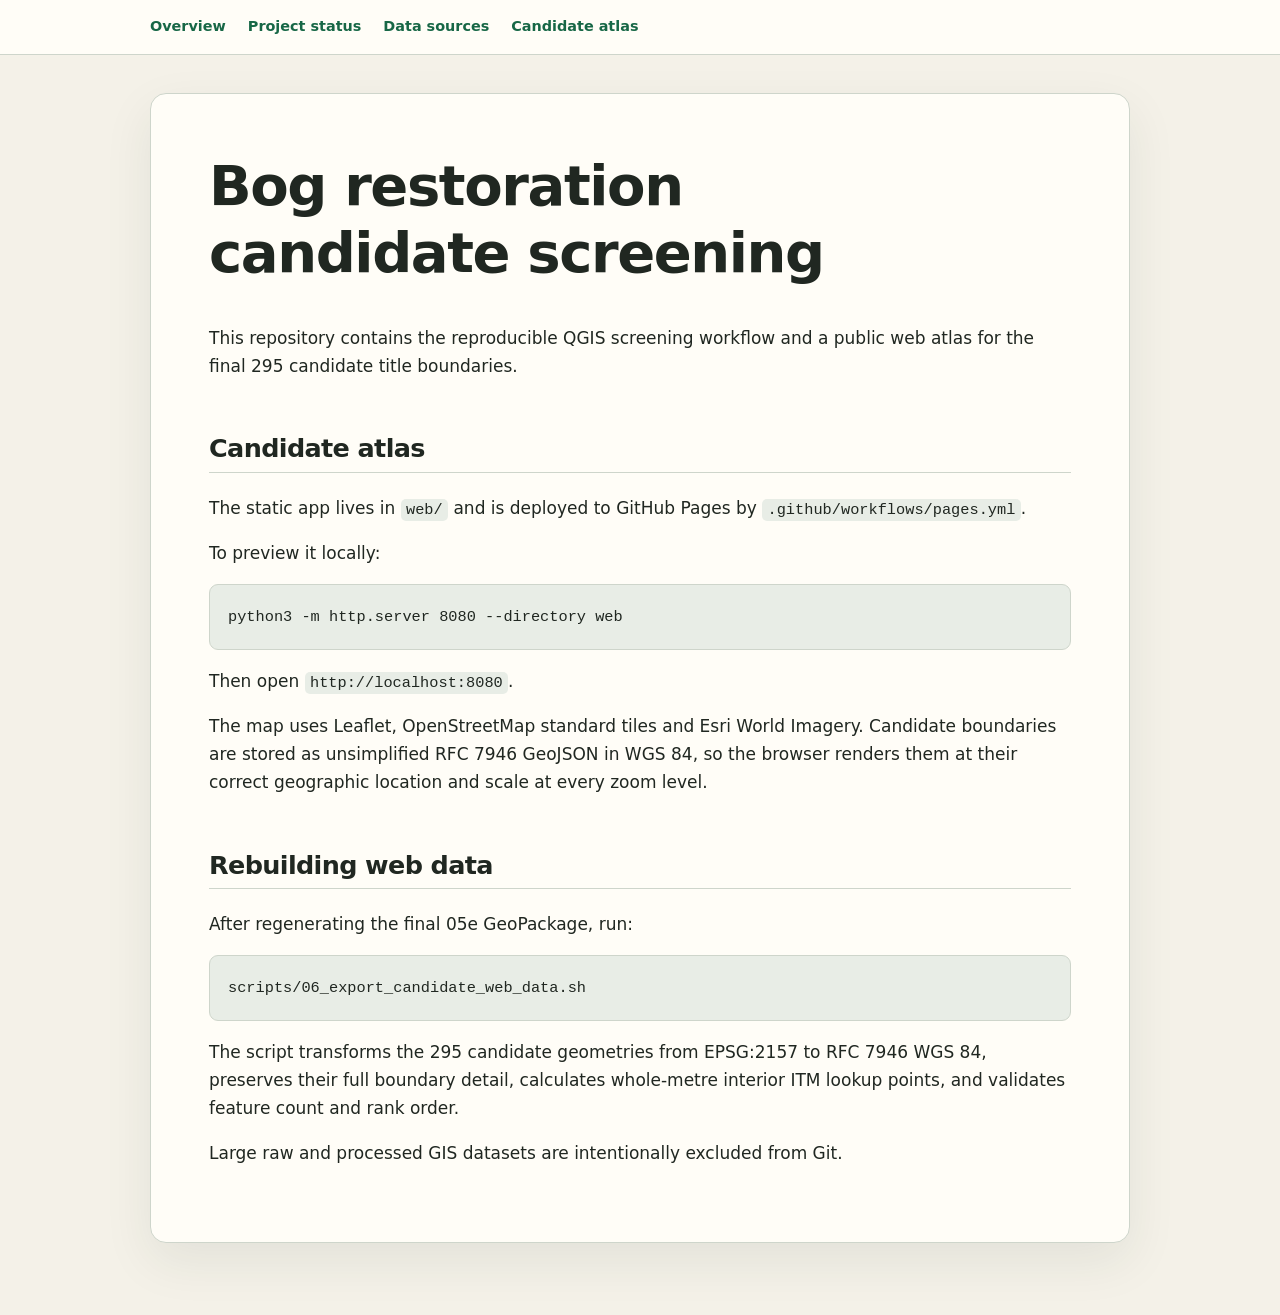
==== README.html @ b48c0b23 "Convert project documentation to HTML" ====
<!doctype html>
<html lang="en">
<head>
  <meta charset="utf-8">
  <meta name="viewport" content="width=device-width, initial-scale=1">
  <meta name="color-scheme" content="light dark">
  <title>Bog restoration candidate screening · Bog restoration screening</title>
  <style>
    :root {
      color-scheme: light dark;
      --background: #f4f1e8;
      --surface: #fffdf7;
      --text: #202721;
      --muted: #5f6b61;
      --border: #ced5cb;
      --accent: #176746;
      --code: #e8ede6;
    }
    @media (prefers-color-scheme: dark) {
      :root {
        --background: #111713;
        --surface: #18211b;
        --text: #e7eee8;
        --muted: #adb9af;
        --border: #39463d;
        --accent: #75d4a5;
        --code: #222e26;
      }
    }
    * { box-sizing: border-box; }
    body {
      margin: 0;
      background: var(--background);
      color: var(--text);
      font: 17px/1.65 system-ui, -apple-system, BlinkMacSystemFont, "Segoe UI", sans-serif;
    }
    header {
      border-bottom: 1px solid var(--border);
      background: var(--surface);
    }
    nav, main {
      width: min(100% - 32px, 980px);
      margin-inline: auto;
    }
    nav {
      display: flex;
      flex-wrap: wrap;
      gap: 10px 22px;
      padding-block: 15px;
      font-size: 0.9rem;
    }
    nav a { font-weight: 650; text-decoration: none; }
    main {
      margin-block: 38px 72px;
      padding: clamp(22px, 5vw, 58px);
      background: var(--surface);
      border: 1px solid var(--border);
      border-radius: 16px;
      box-shadow: 0 18px 50px rgb(30 50 36 / 8%);
    }
    h1, h2, h3 {
      line-height: 1.2;
      letter-spacing: -0.025em;
      text-wrap: balance;
    }
    h1 { margin-top: 0; font-size: clamp(2rem, 6vw, 3.5rem); }
    h2 { margin-top: 2.1em; border-bottom: 1px solid var(--border); padding-bottom: 0.3em; }
    h3 { margin-top: 1.8em; }
    a { color: var(--accent); }
    code {
      padding: 0.12em 0.35em;
      border-radius: 5px;
      background: var(--code);
      font: 0.9em ui-monospace, SFMono-Regular, Consolas, monospace;
      overflow-wrap: anywhere;
    }
    pre {
      overflow-x: auto;
      padding: 18px;
      border: 1px solid var(--border);
      border-radius: 9px;
      background: var(--code);
    }
    pre code { padding: 0; background: none; overflow-wrap: normal; }
    .table-wrap { margin-block: 1.5rem; overflow-x: auto; }
    table { width: 100%; border-collapse: collapse; font-size: 0.92rem; }
    th, td { padding: 10px 12px; border: 1px solid var(--border); text-align: left; vertical-align: top; }
    th { background: var(--code); }
    blockquote {
      margin-inline: 0;
      padding-left: 18px;
      border-left: 4px solid var(--accent);
      color: var(--muted);
    }
    li + li { margin-top: 0.4em; }
    @media (max-width: 640px) {
      body { font-size: 16px; }
      main { width: 100%; margin-block: 0; border-width: 0; border-radius: 0; }
    }
  </style>
</head>
<body>
  <header>
    <nav aria-label="Documentation">
      <a href="README.html">Overview</a>
      <a href="docs/PROJECT_STATUS.html">Project status</a>
      <a href="docs/data_sources.html">Data sources</a>
      <a href="web/index.html">Candidate atlas</a>
    </nav>
  </header>
  <main>
<h1>Bog restoration candidate screening</h1>
<p>This repository contains the reproducible QGIS screening workflow and a public
web atlas for the final 295 candidate title boundaries.</p>
<h2>Candidate atlas</h2>
<p>The static app lives in <code>web/</code> and is deployed to GitHub Pages by
<code>.github/workflows/pages.yml</code>.</p>
<p>To preview it locally:</p>
<pre><code class="language-bash">python3 -m http.server 8080 --directory web
</code></pre>
<p>Then open <code>http://localhost:8080</code>.</p>
<p>The map uses Leaflet, OpenStreetMap standard tiles and Esri World Imagery.
Candidate boundaries are stored as unsimplified RFC 7946 GeoJSON in WGS 84, so
the browser renders them at their correct geographic location and scale at
every zoom level.</p>
<h2>Rebuilding web data</h2>
<p>After regenerating the final 05e GeoPackage, run:</p>
<pre><code class="language-bash">scripts/06_export_candidate_web_data.sh
</code></pre>
<p>The script transforms the 295 candidate geometries from EPSG:2157 to RFC 7946
WGS 84, preserves their full boundary detail, calculates whole-metre interior
ITM lookup points, and validates feature count and rank order.</p>
<p>Large raw and processed GIS datasets are intentionally excluded from Git.</p>

  </main>
</body>
</html>
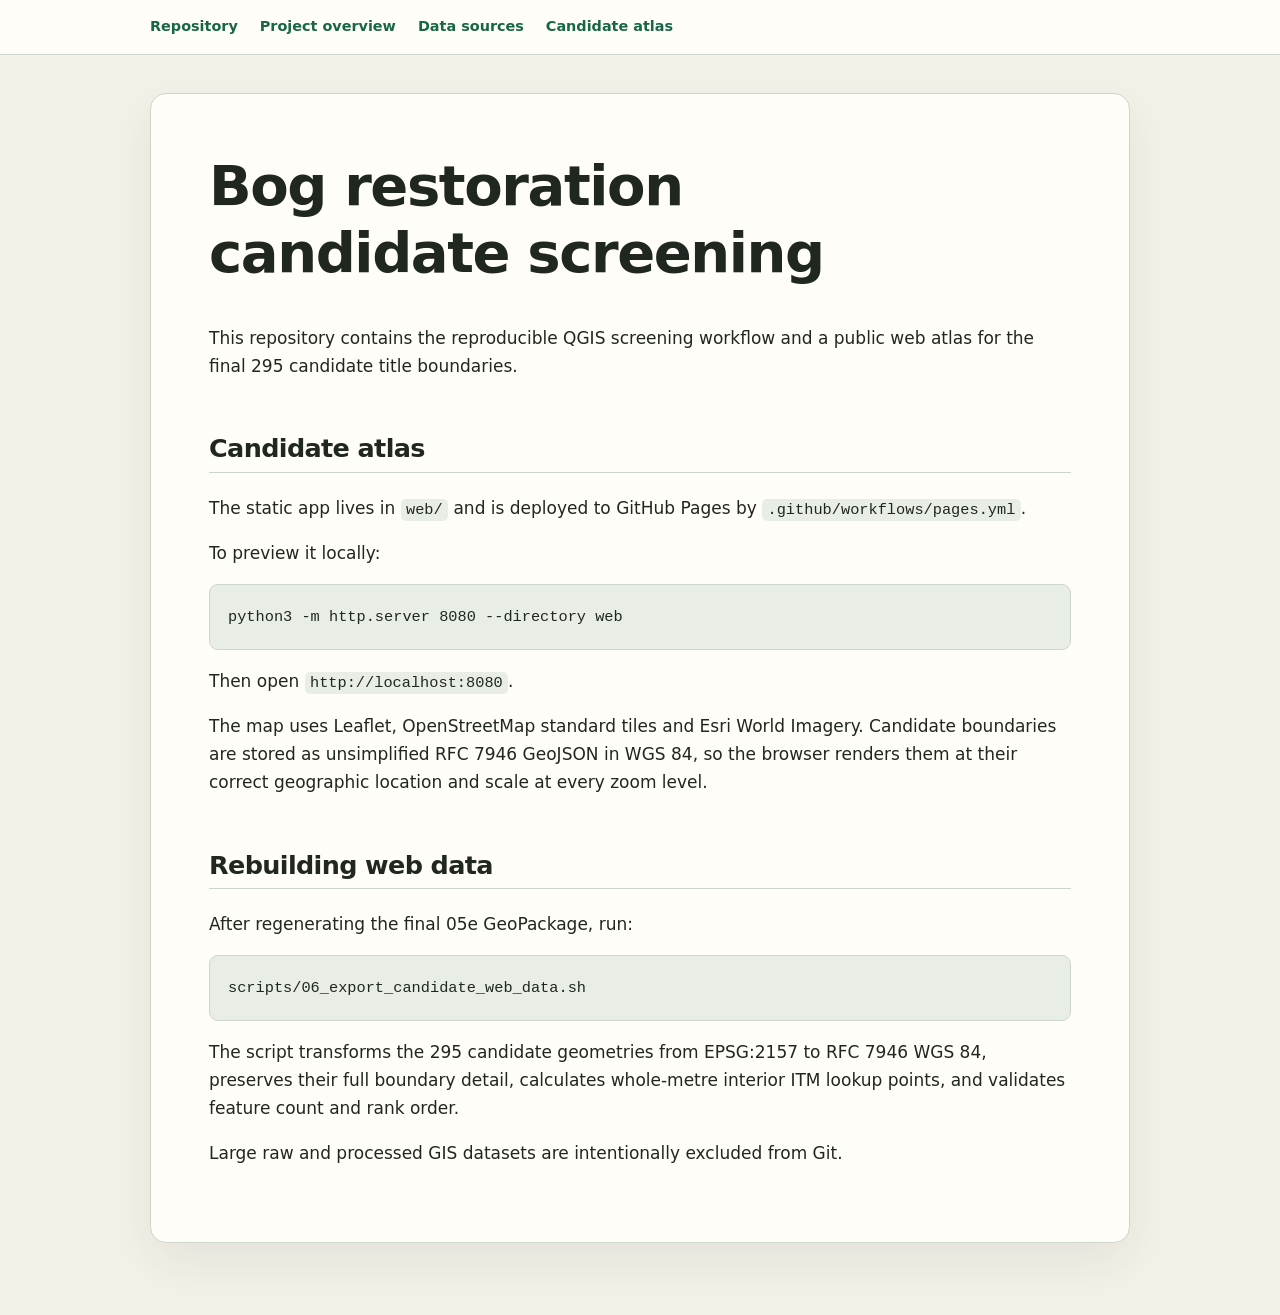
==== commit 8406845f: "Replace project status with reader overview" ====
--- a/README.html
+++ b/README.html
@@ -102,8 +102,8 @@
 <body>
   <header>
     <nav aria-label="Documentation">
-      <a href="README.html">Overview</a>
-      <a href="docs/PROJECT_STATUS.html">Project status</a>
+      <a href="README.html">Repository</a>
+      <a href="docs/PROJECT_OVERVIEW.html">Project overview</a>
       <a href="docs/data_sources.html">Data sources</a>
       <a href="web/index.html">Candidate atlas</a>
     </nav>
